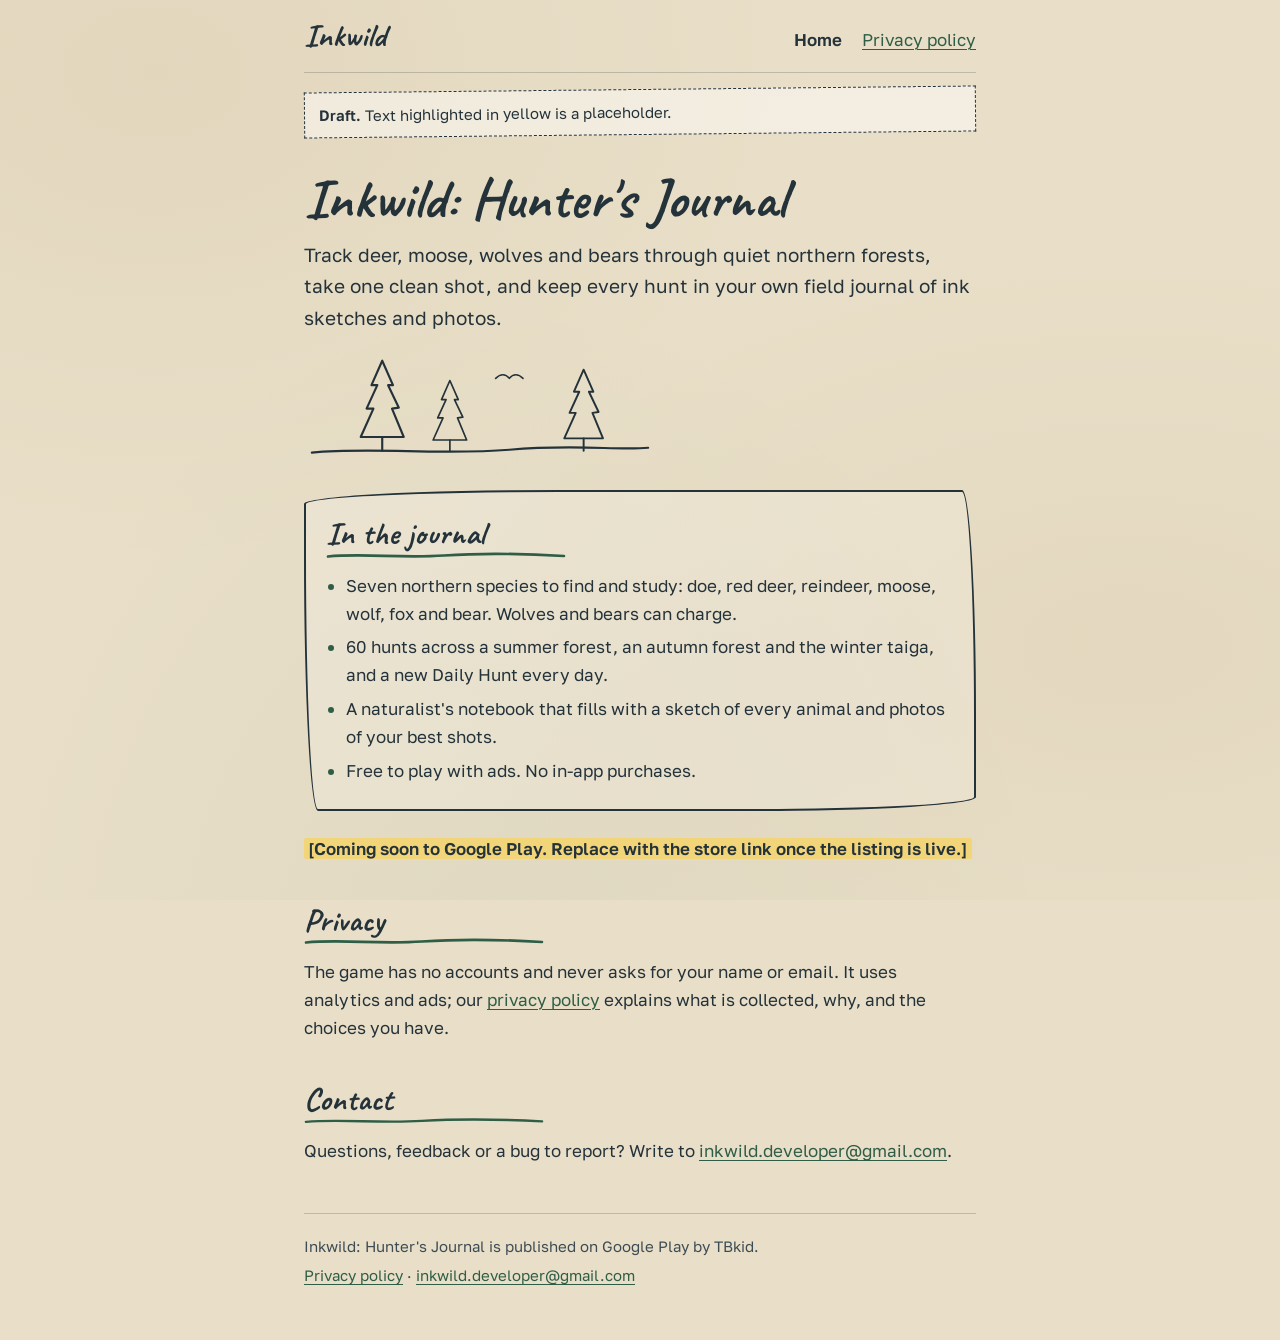
==== index.html @ a7ffa9af "Draft site: home page and privacy policy, fonts served locally Placeholders are highlighted; not rea" ====
<!doctype html>
<html lang="en">
<head>
  <meta charset="utf-8">
  <meta name="viewport" content="width=device-width, initial-scale=1">
  <title>Inkwild: Hunter's Journal</title>
  <meta name="description" content="Inkwild: Hunter's Journal is a hunting game for Android. Track wild animals through northern forests and keep every hunt in your own field journal.">
  <meta name="theme-color" content="#E9DFC8">
  <link rel="icon" href="data:image/svg+xml,%3Csvg xmlns='http://www.w3.org/2000/svg' viewBox='0 0 32 32'%3E%3Crect width='32' height='32' rx='6' fill='%23E9DFC8'/%3E%3Cpath d='M16 4 L9 15 h4 L7 25 h18 L19 15 h4 Z' fill='none' stroke='%2324323A' stroke-width='2' stroke-linejoin='round'/%3E%3Cpath d='M16 25 v4' stroke='%2324323A' stroke-width='2' stroke-linecap='round'/%3E%3C/svg%3E">
  <link rel="stylesheet" href="style.css">
</head>
<body>
  <a class="skip" href="#main">Skip to content</a>
  <div class="page">
    <header class="site-header">
      <a class="brand" href="./">Inkwild</a>
      <nav class="site-nav" aria-label="Site">
        <ul>
          <li><a href="./" aria-current="page">Home</a></li>
          <li><a href="privacy.html">Privacy policy</a></li>
        </ul>
      </nav>
    </header>

    <!-- DRAFT ONLY: remove this note and every .todo highlight before publishing. -->
    <p class="draft-note" role="note"><strong>Draft.</strong> Text highlighted in yellow is a placeholder.</p>

    <main id="main">
      <h1>Inkwild: Hunter's Journal</h1>
      <p class="lead">Track deer, moose, wolves and bears through quiet northern forests, take one clean shot, and keep every hunt in your own field journal of ink sketches and photos.</p>

      <svg class="sketch" viewBox="0 0 360 120" role="img" aria-label="Ink sketch of pine trees on a hillside">
        <g fill="none" stroke="currentColor" stroke-width="2.2" stroke-linecap="round" stroke-linejoin="round">
          <path d="M8 106 C 70 100, 140 109, 210 103 S 320 104, 352 101"/>
          <g transform="translate(40 4)">
            <path d="M40 8 L29 33 L35 33 L24 57 L31 57 L18 86 L62 86 L50 57 L57 56 L46 33 L51 33 Z"/>
            <path d="M40 86 V100"/>
          </g>
          <g transform="translate(118 26) scale(0.78)">
            <path d="M40 8 L29 33 L35 33 L24 57 L31 57 L18 86 L62 86 L50 57 L57 56 L46 33 L51 33 Z"/>
            <path d="M40 86 V100"/>
          </g>
          <g transform="translate(250 14) scale(0.9)">
            <path d="M40 8 L29 33 L35 33 L24 57 L31 57 L18 86 L62 86 L50 57 L57 56 L46 33 L51 33 Z"/>
            <path d="M40 86 V100"/>
          </g>
          <path d="M196 30 c 5 -5, 10 -5, 14 0 c 4 -5, 9 -5, 14 0" stroke-width="1.6"/>
        </g>
      </svg>

      <div class="card">
        <h2>In the journal</h2>
        <ul>
          <li>Seven northern species to find and study: doe, red deer, reindeer, moose, wolf, fox and bear. Wolves and bears can charge.</li>
        <li>60 hunts across a summer forest, an autumn forest and the winter taiga, and a new Daily Hunt every day.</li>
          <li>A naturalist's notebook that fills with a sketch of every animal and photos of your best shots.</li>
          <li>Free to play with ads. No in-app purchases.</li>
        </ul>
      </div>

      <p>
        <span class="todo">[Coming soon to Google Play. Replace with the store link once the listing is live.]</span>
      </p>

      <h2>Privacy</h2>
      <p>The game has no accounts and never asks for your name or email. It uses analytics and ads; our <a href="privacy.html">privacy policy</a> explains what is collected, why, and the choices you have.</p>

      <h2>Contact</h2>
      <p>Questions, feedback or a bug to report? Write to <a href="mailto:inkwild.developer@gmail.com">inkwild.developer@gmail.com</a>.</p>
    </main>

    <footer class="site-footer">
      <p>Inkwild: Hunter's Journal is published on Google Play by TBkid.</p>
      <p><a href="privacy.html">Privacy policy</a> · <a href="mailto:inkwild.developer@gmail.com">inkwild.developer@gmail.com</a></p>
    </footer>
  </div>
</body>
</html>
---- style.css ----
/* Inkwild — field-journal look (docs/BRAND.md): paper, ink, one green, Caveat for handwriting, Golos Text for reading. */

/* Both fonts are served from this site (SIL OFL 1.1, licences in fonts/), so pages load nothing from elsewhere. */
@font-face { font-family: "Caveat"; src: url("fonts/Caveat.ttf") format("truetype"); font-weight: 400 700; font-display: swap; }
@font-face { font-family: "Golos Text"; src: url("fonts/GolosText.ttf") format("truetype"); font-weight: 400 900; font-display: swap; }

:root {
  color-scheme: light;
  --paper: #E9DFC8;
  --ink: #24323A;
  --green: #2F5D46;
  --ink-soft: #3D4C54;
  --rule: rgba(36, 50, 58, 0.22);
  --wash: rgba(47, 93, 70, 0.10);
  --highlight: #F2D479;
  --hand: "Caveat", "Segoe Print", "Bradley Hand", cursive;
  --text: "Golos Text", system-ui, -apple-system, "Segoe UI", Roboto, sans-serif;
  /* A hand-inked underline, drawn once and reused under headings. */
  --ink-line: url("data:image/svg+xml,%3Csvg xmlns='http://www.w3.org/2000/svg' viewBox='0 0 240 10' preserveAspectRatio='none'%3E%3Cpath d='M2 6.5 C 38 3, 74 8.5, 118 5.5 S 196 3.5, 238 6' fill='none' stroke='%232F5D46' stroke-width='2.6' stroke-linecap='round'/%3E%3C/svg%3E");
}

*, *::before, *::after { box-sizing: border-box; }

html { -webkit-text-size-adjust: 100%; }

body {
  margin: 0;
  background-color: var(--paper);
  /* Faint stains, like an old notebook page. */
  background-image:
    radial-gradient(ellipse at 12% 8%, rgba(140, 105, 50, 0.07), transparent 42%),
    radial-gradient(ellipse at 88% 72%, rgba(140, 105, 50, 0.06), transparent 46%),
    radial-gradient(ellipse at 40% 110%, rgba(47, 93, 70, 0.05), transparent 50%);
  background-attachment: fixed;
  color: var(--ink);
  font-family: var(--text);
  font-size: 1.0625rem;
  line-height: 1.65;
}

.skip {
  position: absolute;
  left: 16px;
  top: -3rem;
  padding: 0.5rem 0.75rem;
  background: var(--ink);
  color: var(--paper);
  border-radius: 4px;
  z-index: 10;
}
.skip:focus { top: 0.75rem; }

.page {
  max-width: 44rem;
  margin: 0 auto;
  padding: 0 16px 3rem;
}

/* Header and footer */
.site-header {
  display: flex;
  flex-wrap: wrap;
  align-items: baseline;
  justify-content: space-between;
  gap: 0.5rem 1.25rem;
  padding: 1.25rem 0 0.75rem;
  border-bottom: 1px solid var(--rule);
}
.brand {
  font-family: var(--hand);
  font-weight: 700;
  font-size: 2rem;
  line-height: 1;
  color: var(--ink);
  text-decoration: none;
}
.site-nav ul {
  display: flex;
  flex-wrap: wrap;
  gap: 0.25rem 1.25rem;
  margin: 0;
  padding: 0;
  list-style: none;
}
.site-nav a[aria-current="page"] { text-decoration: none; font-weight: 600; color: var(--ink); }

.site-footer {
  margin-top: 3rem;
  padding-top: 1rem;
  border-top: 1px solid var(--rule);
  color: var(--ink-soft);
  font-size: 0.9375rem;
}
.site-footer p { margin: 0.25rem 0; }

/* Text */
h1, h2, h3 {
  font-family: var(--hand);
  font-weight: 700;
  line-height: 1.15;
  color: var(--ink);
}
h1 { font-size: clamp(2.5rem, 8vw, 3.5rem); margin: 2rem 0 0.5rem; }
h2 {
  font-size: 2rem;
  margin: 2.5rem 0 0.75rem;
  padding-bottom: 0.4rem;
  background: var(--ink-line) no-repeat left bottom / min(15rem, 70%) 0.6rem;
}
h3 { font-size: 1.6rem; margin: 1.75rem 0 0.25rem; }

p, ul, ol { margin: 0 0 1rem; }
ul, ol { padding-left: 1.25rem; }
li { margin-bottom: 0.35rem; }
li::marker { color: var(--green); }
strong { font-weight: 600; }

a {
  color: var(--green);
  text-decoration: underline;
  text-decoration-thickness: 1px;
  text-underline-offset: 0.18em;
  overflow-wrap: anywhere;
}
a:hover { text-decoration-thickness: 2px; }
a:focus-visible, .skip:focus-visible {
  outline: 3px solid var(--green);
  outline-offset: 2px;
  border-radius: 2px;
}

.lead { font-size: 1.1875rem; }
.muted { color: var(--ink-soft); }
.date { font-family: var(--hand); font-size: 1.5rem; color: var(--green); margin-top: -0.25rem; }

/* A journal card with a hand-drawn ink border. */
.card {
  margin: 1.5rem 0;
  padding: 1.25rem 1.25rem 0.5rem;
  border: 2px solid var(--ink);
  border-radius: 255px 14px 225px 14px / 14px 225px 14px 255px;
  background: rgba(255, 255, 255, 0.18);
}
.card.green { background: var(--wash); border-color: var(--green); }
.card h2 { margin-top: 0.25rem; }

/* Clear-font action, boxed like the game's buttons (BRAND.md: tappable = clear font in an ink box). */
.button {
  display: inline-block;
  padding: 0.55rem 1.1rem;
  border: 2px solid var(--ink);
  border-radius: 14px 225px 14px 255px / 255px 14px 225px 14px;
  background: var(--wash);
  color: var(--ink);
  font-weight: 600;
  text-decoration: none;
}
.button:hover { background: rgba(47, 93, 70, 0.18); }

/* Sketch */
.sketch { display: block; width: 100%; max-width: 22rem; height: auto; margin: 0.5rem 0 1rem; color: var(--ink); }

/* Contents list on the policy page */
.toc ol { columns: 2 14rem; column-gap: 2rem; padding-left: 1.5rem; }
.toc li { break-inside: avoid; }

/* Partner list */
.partners { list-style: none; padding: 0; }
.partners li {
  padding: 0.6rem 0;
  border-bottom: 1px dashed var(--rule);
  margin: 0;
}
.partners li:last-child { border-bottom: 0; }
.partners .what { display: block; color: var(--ink-soft); font-size: 0.9375rem; }

/* DRAFT ONLY: placeholders and the draft note. Remove both before publishing. */
.todo {
  background: var(--highlight);
  color: var(--ink);
  padding: 0 0.25em;
  border-radius: 2px;
  font-weight: 600;
  box-decoration-break: clone;
  -webkit-box-decoration-break: clone;
}
.draft-note {
  margin: 1rem 0 0;
  padding: 0.6rem 0.9rem;
  border: 1px dashed var(--ink);
  background: rgba(255, 255, 255, 0.45);
  transform: rotate(-0.6deg);
  font-size: 0.9375rem;
}

@media (prefers-reduced-motion: no-preference) {
  a { transition: text-decoration-thickness 0.1s ease; }
}

@media print {
  body { background: #fff; }
  .site-nav, .skip, .draft-note { display: none; }
  a { color: var(--ink); }
}
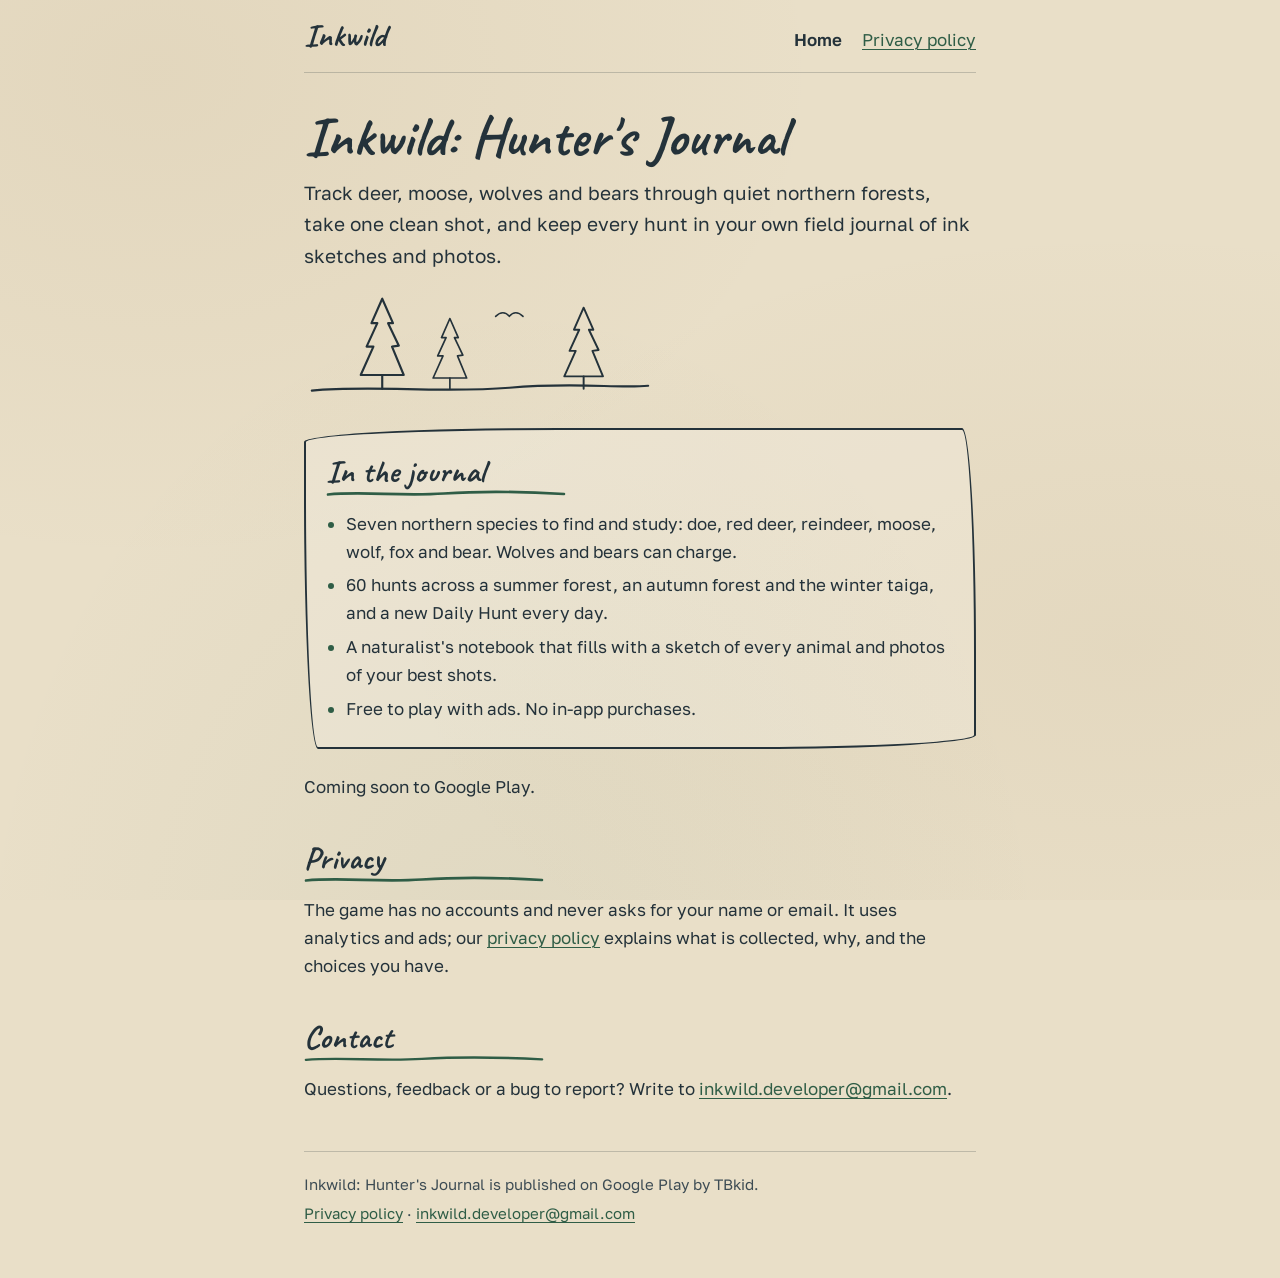
==== commit 01b07bc1: "Privacy policy filled in the way the other published app does it: publisher and email, no placeholde" ====
--- a/index.html
+++ b/index.html
@@ -22,8 +22,6 @@
       </nav>
     </header>
 
-    <!-- DRAFT ONLY: remove this note and every .todo highlight before publishing. -->
-    <p class="draft-note" role="note"><strong>Draft.</strong> Text highlighted in yellow is a placeholder.</p>
 
     <main id="main">
       <h1>Inkwild: Hunter's Journal</h1>
@@ -59,7 +57,7 @@
       </div>
 
       <p>
-        <span class="todo">[Coming soon to Google Play. Replace with the store link once the listing is live.]</span>
+        Coming soon to Google Play.
       </p>
 
       <h2>Privacy</h2>
